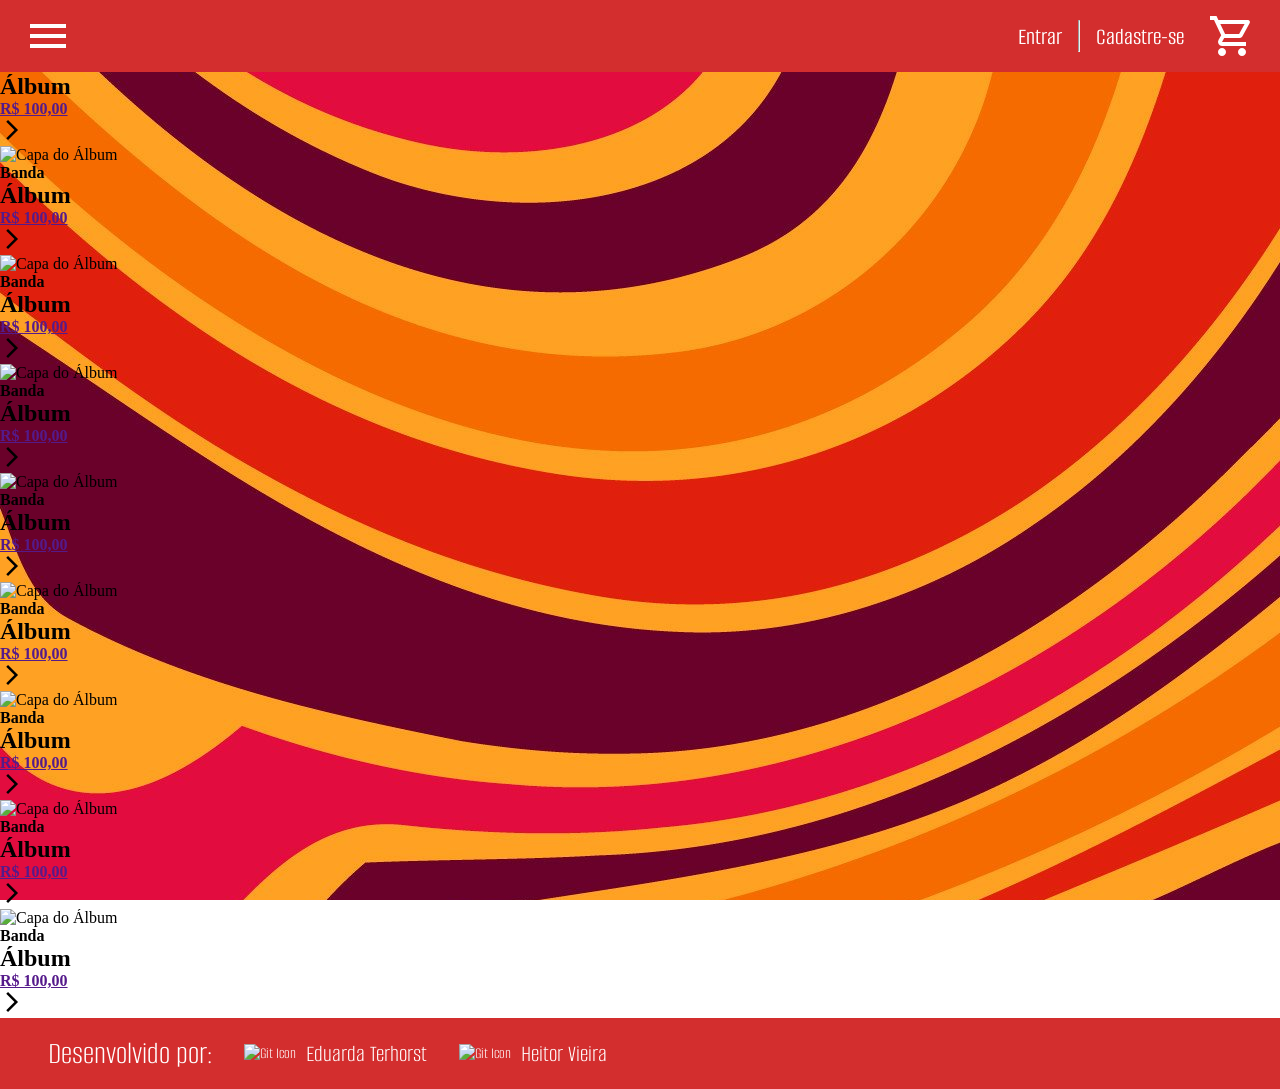
==== categoria.html @ bb9290f5 "Fix: Reorganização dos arquivos; Feat: Criação do arquivo categoria.html; Fix: Ajustes de acessibili" ====
<!DOCTYPE html>
<html lang="pt-br">

<head>
    <meta charset="UTF-8">
    <meta name="viewport" content="width=device-width, initial-scale=1.0">
    <link rel="stylesheet" href="src/index.css">

    <title>Disco</title>
</head>

<body>

    <header>
        <a href="">
            <figure>
                <img src="src/icons/Menu.svg" alt="Menu">
            </figure>
        </a>

        <section class="conta">
            <section class="login">
                <a href="">Entrar</a>
                <hr>
                <a href="">Cadastre-se</a>
            </section>

            <a href="">
                <figure>
                    <img src="src/icons/Carrinho.svg" alt="Carrinho">
                </figure>
            </a>
        </section>
    </header>

    <main>
        <h1>Categoria</h1>

        <section class="produtos">
            <article class="produto">
                <img src="" alt="Capa do Álbum">
                <section class="identificacao">
                    <h1>Banda</h1>
                    <h2>Álbum</h2>
                </section>
                <section class="comprar">
                    <a href="">
                        <h1>R$ 100,00</h1>
                        <svg xmlns="http://www.w3.org/2000/svg" height="24px" viewBox="0 -960 960 960">
                            <path d="m321-80-71-71 329-329-329-329 71-71 400 400L321-80Z" />
                        </svg>
                    </a>
                </section>
            </article>

            <article class="produto">
                <img src="" alt="Capa do Álbum">
                <section class="identificacao">
                    <h1>Banda</h1>
                    <h2>Álbum</h2>
                </section>
                <section class="comprar">
                    <a href="">
                        <h1>R$ 100,00</h1>
                        <svg xmlns="http://www.w3.org/2000/svg" height="24px" viewBox="0 -960 960 960">
                            <path d="m321-80-71-71 329-329-329-329 71-71 400 400L321-80Z" />
                        </svg>
                    </a>
                </section>
            </article>

            <article class="produto">
                <img src="" alt="Capa do Álbum">
                <section class="identificacao">
                    <h1>Banda</h1>
                    <h2>Álbum</h2>
                </section>
                <section class="comprar">
                    <a href="">
                        <h1>R$ 100,00</h1>
                        <svg xmlns="http://www.w3.org/2000/svg" height="24px" viewBox="0 -960 960 960">
                            <path d="m321-80-71-71 329-329-329-329 71-71 400 400L321-80Z" />
                        </svg>
                    </a>
                </section>
            </article>

            <article class="produto">
                <img src="" alt="Capa do Álbum">
                <section class="identificacao">
                    <h1>Banda</h1>
                    <h2>Álbum</h2>
                </section>
                <section class="comprar">
                    <a href="">
                        <h1>R$ 100,00</h1>
                        <svg xmlns="http://www.w3.org/2000/svg" height="24px" viewBox="0 -960 960 960">
                            <path d="m321-80-71-71 329-329-329-329 71-71 400 400L321-80Z" />
                        </svg>
                    </a>
                </section>
            </article>

            <article class="produto">
                <img src="" alt="Capa do Álbum">
                <section class="identificacao">
                    <h1>Banda</h1>
                    <h2>Álbum</h2>
                </section>
                <section class="comprar">
                    <a href="">
                        <h1>R$ 100,00</h1>
                        <svg xmlns="http://www.w3.org/2000/svg" height="24px" viewBox="0 -960 960 960">
                            <path d="m321-80-71-71 329-329-329-329 71-71 400 400L321-80Z" />
                        </svg>
                    </a>
                </section>
            </article>

            <article class="produto">
                <img src="" alt="Capa do Álbum">
                <section class="identificacao">
                    <h1>Banda</h1>
                    <h2>Álbum</h2>
                </section>
                <section class="comprar">
                    <a href="">
                        <h1>R$ 100,00</h1>
                        <svg xmlns="http://www.w3.org/2000/svg" height="24px" viewBox="0 -960 960 960">
                            <path d="m321-80-71-71 329-329-329-329 71-71 400 400L321-80Z" />
                        </svg>
                    </a>
                </section>
            </article>

            <article class="produto">
                <img src="" alt="Capa do Álbum">
                <section class="identificacao">
                    <h1>Banda</h1>
                    <h2>Álbum</h2>
                </section>
                <section class="comprar">
                    <a href="">
                        <h1>R$ 100,00</h1>
                        <svg xmlns="http://www.w3.org/2000/svg" height="24px" viewBox="0 -960 960 960">
                            <path d="m321-80-71-71 329-329-329-329 71-71 400 400L321-80Z" />
                        </svg>
                    </a>
                </section>
            </article>

            <article class="produto">
                <img src="" alt="Capa do Álbum">
                <section class="identificacao">
                    <h1>Banda</h1>
                    <h2>Álbum</h2>
                </section>
                <section class="comprar">
                    <a href="">
                        <h1>R$ 100,00</h1>
                        <svg xmlns="http://www.w3.org/2000/svg" height="24px" viewBox="0 -960 960 960">
                            <path d="m321-80-71-71 329-329-329-329 71-71 400 400L321-80Z" />
                        </svg>
                    </a>
                </section>
            </article>

            <article class="produto">
                <img src="" alt="Capa do Álbum">
                <section class="identificacao">
                    <h1>Banda</h1>
                    <h2>Álbum</h2>
                </section>
                <section class="comprar">
                    <a href="">
                        <h1>R$ 100,00</h1>
                        <svg xmlns="http://www.w3.org/2000/svg" height="24px" viewBox="0 -960 960 960">
                            <path d="m321-80-71-71 329-329-329-329 71-71 400 400L321-80Z" />
                        </svg>
                    </a>
                </section>
            </article>
        </section>
    </main>

    <footer>
        <h1>Desenvolvido por:</h1>

        <section class="devs">

            <a href="" class="dev-card">
                <img src="" alt="Git Icon">
                <h2>Eduarda Terhorst</h2>
            </a>

            <a href="" class="dev-card">
                <img src="" alt="Git Icon">
                <h2>Heitor Vieira</h2>
            </a>

        </section>
    </footer>

</body>
---- src/index.css ----
@import url('https://fonts.googleapis.com/css2?family=Alumni+Sans:ital,wght@0,100..900;1,100..900&family=Fugaz+One&display=swap');

:root {

    --main-red: #D32E2E;
    --background-sand: #F9E7BF;

    --bold: Fugaz One;
    --light: Alumni Sans;

}


* {
    margin: 0;
    padding: 0;
    box-sizing: border-box;
}

body {
    background-image: url("./general/Background.jpg");
    background-attachment: fixed;
}


header {

    width: 100%;
    height: 8vh;

    padding: 0.75rem 1.5rem;

    position: fixed;

    z-index: 99;

    display: flex;
    flex-direction: row;

    justify-content: space-between;
    align-items: center;

    background-color: var(--main-red);

    figure {

        height: 3rem;
        width: 3rem;

        img {
            height: 100%;
            width: 100%;
        }

    }

    .conta {

        display: flex;
        flex-direction: row;

        align-items: center;

        gap: 1.5rem;

        .login {

            display: flex;
            flex-direction: row;

            align-items: center;

            gap: 1rem;

            a {
                color: white;
                text-decoration: none;
                font-size: 1.5rem;
                font-family: var(--light);
            }

            hr {
                height: 2rem;
            }

        }

    }
}

.logo{
    height: 30vh;

    padding-top: 8dvh;

    display: flex;
    flex-direction: row;

    justify-content: center;
    align-items: center;
}

.hero {
    width: 100%;
    height: 70vh;

    display: flex;
    flex-direction: column;
    justify-content: center;

    gap: 3rem;

    padding: 0rem 6rem;

    background-color: var(--background-sand);

    h1 {
        font-family: var(--light);
        font-size: 6rem;
        color: var(--main-red);
    }

    nav {
        height: 50%;
        width: 80vw;

        display: flex;
        flex-direction: row;

        justify-content: space-between;


    }
}

.hero-disco {

    position: relative;

    height: 100%;
    aspect-ratio: 1;

    display: flex;
    flex-direction: row;

    .hero-disco-capa {
        position: relative;
        z-index: 2;

        box-shadow: 8px 4px 10px rgba(0, 0, 0, 0.35);
    }

    .hero-disco-disco {

        position: absolute;

        top: 0;
        left: 0;

        height: 100%;

        transform: translateX(30%);

    }

}

.hero-disco:hover {

    position: relative;
    top: -8px;
    left: -4px;

    z-index: 3;

    .hero-disco-capa {
        position: relative;
        z-index: 4;

        box-shadow: 12px 8px 10px rgba(0, 0, 0, 0.35);
    }

    .hero-disco-disco {

        position: absolute;

        top: 0;
        left: 0;

        height: 100%;

        transform: translateX(40%);


    }

}

.categorias {

    width: 100%;

    display: flex;
    justify-content: center;
    align-items: center;

    flex-wrap: wrap;

    gap: 3rem;

    padding: 10vh 0rem;

    .categoria {

        width: 37vw;

        border-radius: 10px;

        padding: 3rem;

        display: flex;
        align-items: center;
        justify-content: space-between;

        background-color: var(--background-sand);

        text-decoration: none;

        h1 {
            font-family: var(--bold);
            font-size: 4rem;

            color: var(--main-red);
        }

        svg {

            height: 4rem;
            fill: var(--main-red);

        }


    }
}

.categoria:hover {

    position: relative;
    top: -8px;
    left: -4px;

    box-shadow: 0px 4px 10px rgba(0, 0, 0, 0.35);
}

footer {

    padding: 1rem 3rem;
    flex-direction: row;

    display: flex;
    flex-direction: row;

    align-items: center;

    gap: 2rem;

    background-color: var(--main-red);

    .devs {

        display: flex;
        flex-direction: row;

        gap: 2rem;

        .dev-card {

            gap: 10px;

            text-decoration: none;

        }
    }

}

footer * {

    display: flex;
    flex-direction: row;

    align-items: center;

    color: white;

    font-family: var(--light);
    font-weight: 300;
}
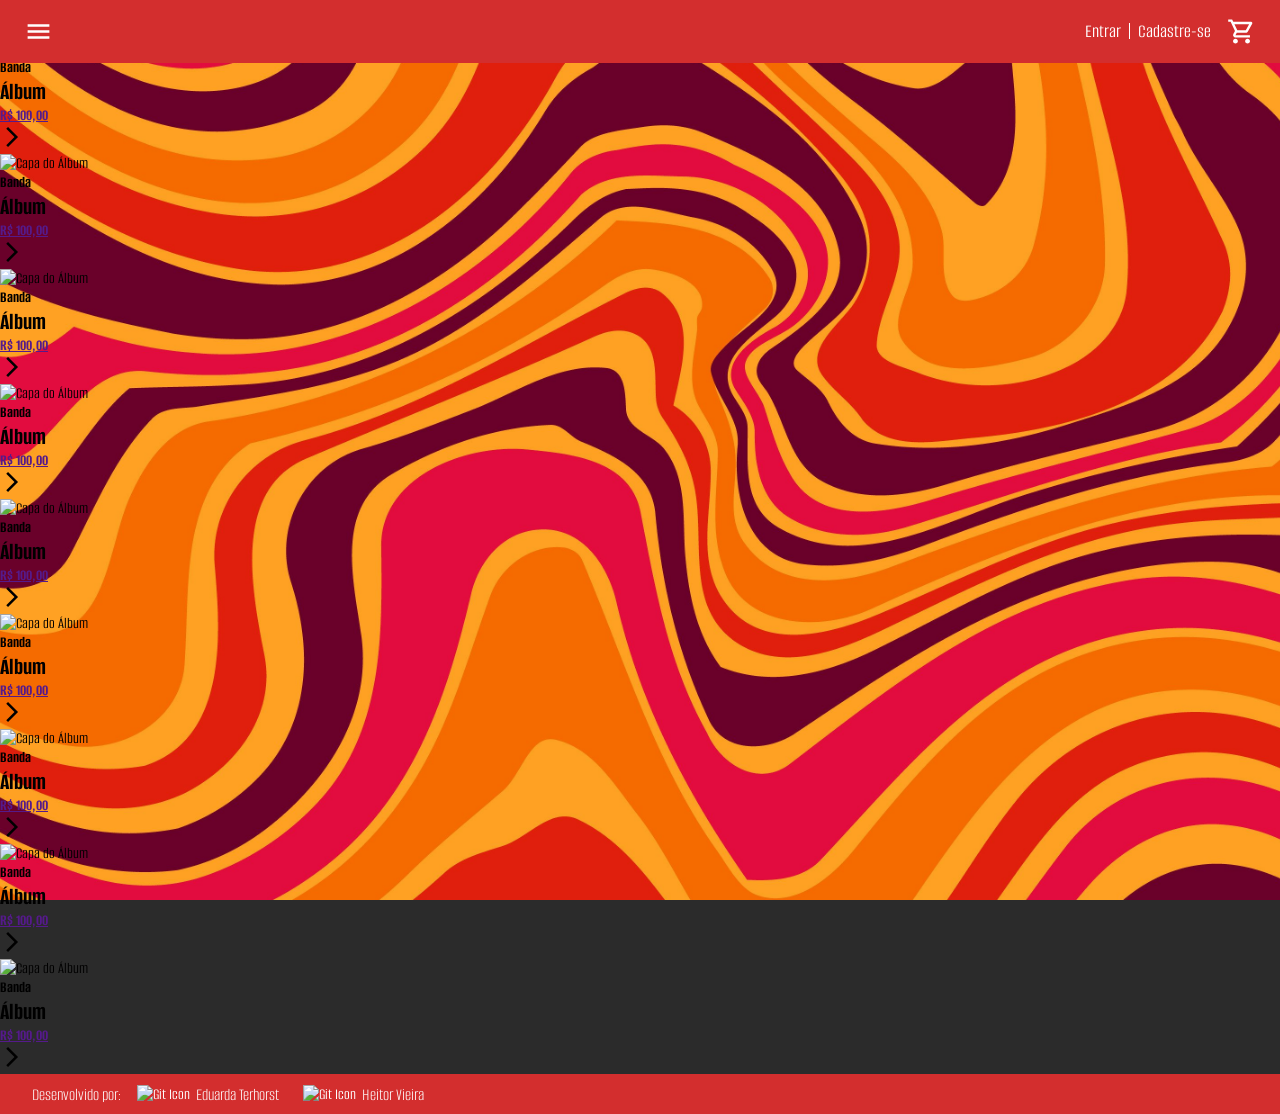
==== commit bba88538: "feat: Criação da pagina de produtos" ====
--- a/categoria.html
+++ b/categoria.html
@@ -4,7 +4,7 @@
 <head>
     <meta charset="UTF-8">
     <meta name="viewport" content="width=device-width, initial-scale=1.0">
-    <link rel="stylesheet" href="src/index.css">
+    <link rel="stylesheet" href="css/index.css">
 
     <title>Disco</title>
 </head>
--- a/css/index.css
+++ b/css/index.css
@@ -0,0 +1,430 @@
+@import url('https://fonts.googleapis.com/css2?family=Alumni+Sans:ital,wght@0,100..900;1,100..900&family=Fugaz+One&display=swap');
+
+:root {
+    --main-red: #D32E2E;
+    --main-red-hover: #b52323;
+    --background-sand: #F7E7CE;
+    --background-sand-dark: #EAD9BD;
+
+    --bold: 'Fugaz One', cursive, sans-serif;
+    --light: 'Alumni Sans', sans-serif;
+}
+
+* {
+    margin: 0;
+    padding: 0;
+    box-sizing: border-box;
+}
+
+body {
+    background-image: url("../src/general/Background.jpg");
+    
+    background-size: cover;
+    background-position: center;
+    background-repeat: no-repeat;
+    background-attachment: fixed;
+    background-color: #2b2b2b;
+    
+    font-family: var(--light);
+    min-height: 100vh;
+    display: flex;
+    flex-direction: column;
+}
+
+/*global*/
+
+header {
+    width: 100%;
+    height: 7vh;
+    min-height: 48px;
+    padding: 0 1.5rem;
+    position: fixed;
+    top: 0;
+    left: 0;
+    z-index: 99;
+    display: flex;
+    justify-content: space-between;
+    align-items: center;
+    background-color: var(--main-red);
+}
+
+header figure {
+    height: 1.8rem;
+    width: 1.8rem;
+    display: flex;
+    align-items: center;
+    justify-content: center;
+}
+
+header figure img {
+    height: 100%;
+    width: 100%;
+    object-fit: contain;
+}
+
+header .conta {
+    display: flex;
+    align-items: center;
+    gap: 1rem;
+}
+
+header .conta .login {
+    display: flex;
+    align-items: center;
+    gap: 0.5rem;
+}
+
+header .conta .login a {
+    color: white;
+    text-decoration: none;
+    font-size: 1.2rem;
+    font-family: var(--light);
+}
+
+header .conta .login hr {
+    height: 1rem;
+    border: none;
+    border-left: 1px solid white;
+}
+
+/*index*/
+.logo {
+    height: 30vh;
+    padding-top: 8vh;
+    display: flex;
+    justify-content: center;
+    align-items: center;
+}
+
+.hero {
+    width: 100%;
+    height: 70vh;
+    display: flex;
+    flex-direction: column;
+    justify-content: center;
+    gap: 3rem;
+    padding: 0rem 6rem;
+    background-color: var(--background-sand);
+}
+
+.hero h1 {
+    font-family: var(--light);
+    font-size: 6rem;
+    color: var(--main-red);
+}
+
+.hero nav {
+    height: 50%;
+    width: 80vw;
+    display: flex;
+    justify-content: space-between;
+}
+
+.hero-disco {
+    position: relative;
+    height: 100%;
+    aspect-ratio: 1;
+    display: flex;
+}
+
+.hero-disco .hero-disco-capa {
+    position: relative;
+    z-index: 2;
+    box-shadow: 8px 4px 10px rgba(0, 0, 0, 0.35);
+}
+
+.hero-disco .hero-disco-disco {
+    position: absolute;
+    top: 0;
+    left: 0;
+    height: 100%;
+    transform: translateX(30%);
+}
+
+.categorias {
+    width: 100%;
+    display: flex;
+    justify-content: center;
+    align-items: center;
+    flex-wrap: wrap;
+    gap: 3rem;
+    padding: 10vh 0rem;
+}
+
+.categorias .categoria {
+    width: 37vw;
+    border-radius: 10px;
+    padding: 3rem;
+    display: flex;
+    align-items: center;
+    justify-content: space-between;
+    background-color: var(--background-sand);
+    text-decoration: none;
+}
+
+.categorias .categoria h1 {
+    font-family: var(--bold);
+    font-size: 4rem;
+    color: var(--main-red);
+}
+
+/*rodape*/
+footer {
+    padding: 0.6rem 2rem;
+    display: flex;
+    align-items: center;
+    gap: 1rem;
+    background-color: var(--main-red);
+    margin-top: auto;
+    width: 100%;
+}
+
+footer h1 {
+    color: white;
+    font-family: var(--light);
+    font-weight: 300;
+    font-size: 1.1rem;
+}
+
+footer .devs {
+    display: flex;
+    gap: 1.5rem;
+}
+
+footer .devs .dev-card {
+    display: flex;
+    align-items: center;
+    gap: 6px;
+    text-decoration: none;
+    color: white;
+    font-family: var(--light);
+}
+
+footer .devs .dev-card h2 {
+    font-size: 1.1rem;
+    font-weight: 300;
+}
+
+footer img.github-icon {
+    width: 18px !important;
+    height: 18px !important;
+    object-fit: contain;
+}
+
+/*produto*/
+.produto-container {
+    width: 100%;
+    flex: 1;
+    display: flex;
+    justify-content: center;
+    align-items: center;
+    padding: 5rem 1rem 2rem 1rem;
+}
+
+.produto-card {
+    background-color: var(--background-sand);
+    width: 100%;
+    max-width: 850px;
+    padding: 2rem;
+    display: grid;
+    grid-template-columns: 1fr;
+    gap: 2rem;
+    border-radius: 4px;
+}
+
+/* Coluna Esquerda */
+.produto-imagem img {
+    width: 100%;
+    aspect-ratio: 1;
+    object-fit: cover;
+}
+
+/* Coluna Direita */
+.produto-detalhes {
+    display: flex;
+    flex-direction: column;
+}
+
+.produto-header h1 {
+    font-family: var(--bold);
+    font-size: 2.5rem;
+    color: #000;
+    line-height: 1;
+}
+
+.produto-header h2 {
+    font-family: var(--light);
+    font-size: 1.2rem;
+    color: #444;
+    margin-bottom: 0.8rem;
+}
+
+/* Descrição e Especificações */
+.produto-descricao {
+    font-size: 1.1rem;
+    color: #333;
+    line-height: 1.2;
+    margin-bottom: 0.8rem;
+}
+
+.especificacoes-box {
+    margin-bottom: 0.8rem;
+}
+
+.especificacoes-box h3 {
+    font-size: 1.1rem;
+    color: var(--main-red);
+    font-weight: bold;
+    margin-bottom: 0.3rem;
+}
+
+.especificacoes-box ul {
+    list-style: disc;
+    padding-left: 1.2rem;
+}
+
+.especificacoes-box li {
+    font-size: 1.05rem;
+    color: #222;
+}
+
+/* Formas de Pagamento*/
+.formas-pagamento {
+    background-color: var(--background-sand-dark);
+    padding: 0.8rem;
+    border-radius: 6px;
+    margin-bottom: 0.8rem;
+}
+
+.formas-pagamento h3 {
+    font-size: 1.1rem;
+    color: var(--main-red);
+    font-weight: 400;
+    margin-bottom: 0.4rem;
+}
+
+.pagamento-list {
+    display: flex;
+    gap: 1rem;
+}
+
+.pagamento-option {
+    display: flex;
+    align-items: center;
+    gap: 0.4rem;
+    font-size: 1rem;
+    color: #333;
+    cursor: pointer;
+}
+
+.pagamento-option input[type="radio"] {
+    display: none;
+}
+
+.custom-radio {
+    width: 12px;
+    height: 12px;
+    border-radius: 50%;
+    background-color: #D1C1A5;
+    display: inline-block;
+}
+
+.pagamento-option input[type="radio"]:checked + .custom-radio {
+    background-color: var(--main-red);
+}
+
+/* Frete */
+.frete-box {
+    display: flex;
+    gap: 0.5rem;
+    margin-bottom: 1rem;
+}
+
+.frete-box input {
+    flex: 1;
+    padding: 0.4rem 0.8rem;
+    border: none;
+    background-color: #E2D3B7;
+    font-family: var(--light);
+    font-size: 1.1rem;
+    outline: none;
+}
+
+.btn-calcular {
+    background-color: #B2A282;
+    border: none;
+    padding: 0.4rem 0.8rem;
+    border-radius: 6px;
+    color: white;
+    font-family: var(--light);
+    font-size: 1.1rem;
+    display: flex;
+    align-items: center;
+    gap: 0.4rem;
+    cursor: pointer;
+}
+
+.btn-calcular img {
+    height: 16px;
+}
+
+/* Preço e Botão Adicionar ao Carrinho */
+.compra-box {
+    display: flex;
+    justify-content: space-between;
+    align-items: flex-end;
+    margin-top: auto;
+}
+
+.preco-container {
+    display: flex;
+    flex-direction: column;
+}
+
+.preco-destaque {
+    font-family: var(--bold);
+    font-size: 2.2rem;
+    color: var(--main-red);
+    line-height: 1;
+}
+
+.preco-subtext {
+    font-size: 0.9rem;
+    color: #444;
+}
+
+.btn-compra-wrapper {
+    display: flex;
+    flex-direction: column;
+    align-items: center;
+}
+
+.btn-comprar {
+    background-color: var(--main-red);
+    color: white;
+    border: none;
+    font-family: var(--bold);
+    padding: 0.5rem 1rem;
+    border-radius: 6px;
+    font-size: 1rem;
+    cursor: pointer;
+    transition: background-color 0.2s;
+}
+
+.btn-comprar:hover {
+    background-color: var(--main-red-hover);
+}
+
+.estoque-subtext {
+    font-size: 0.8rem;
+    color: #333;
+    margin-top: 0.2rem;
+}
+
+/* Responsividade*/
+@media (min-width: 768px) {
+    .produto-card {
+        grid-template-columns: 1fr 1fr;
+        gap: 2rem;
+    }
+}
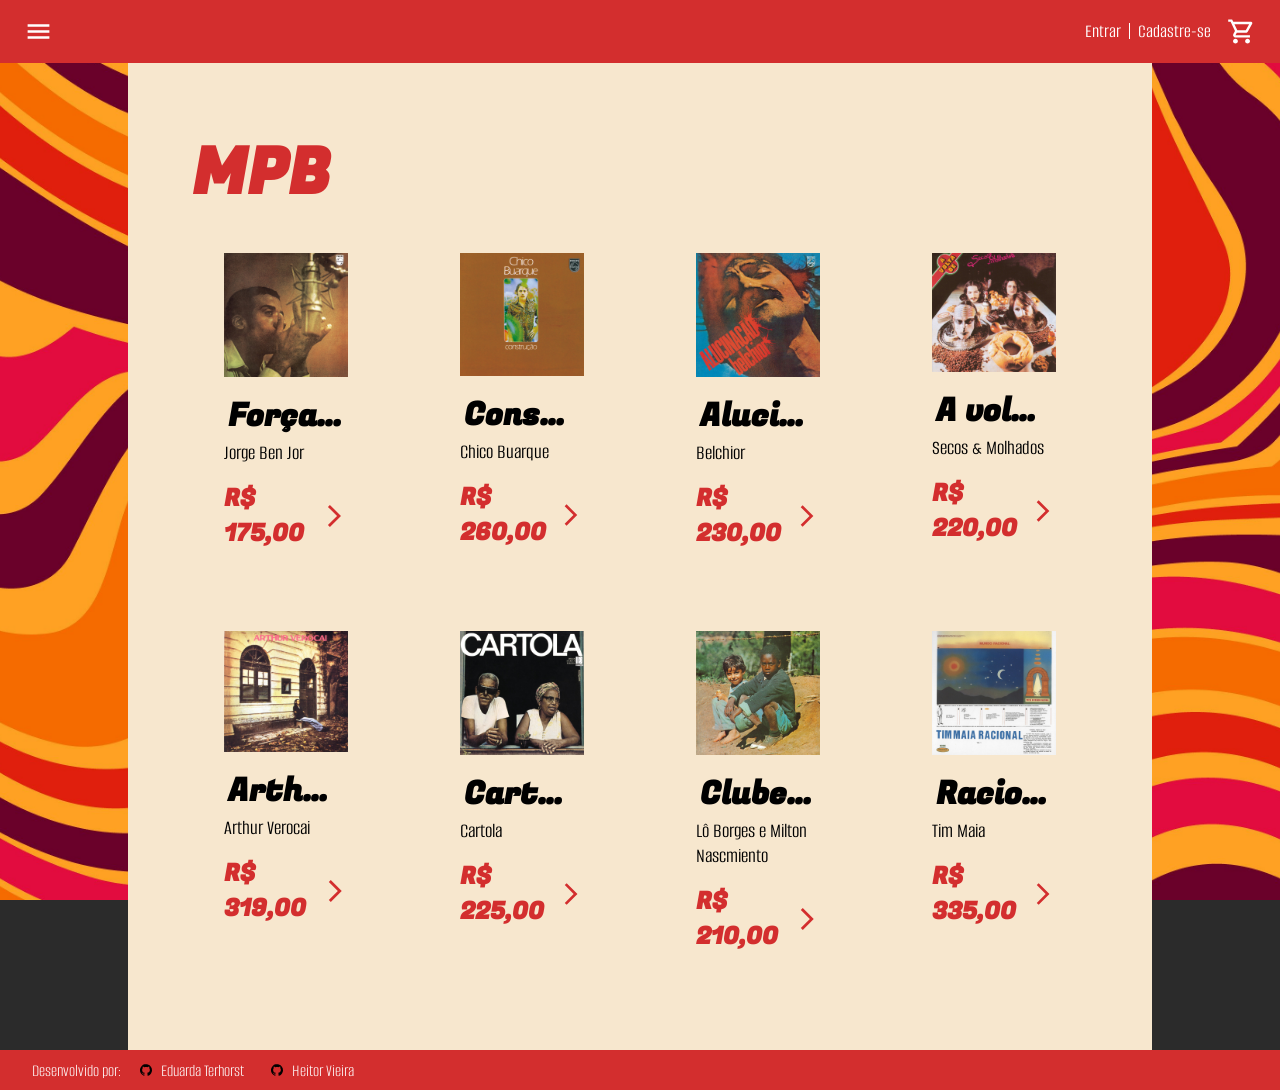
==== commit 52068487: "Feat: Estilização da página de categoria; Fix: Atualizaçãod e referencias entre páginas; Fix: Compor" ====
--- a/categoria.html
+++ b/categoria.html
@@ -6,13 +6,13 @@
     <meta name="viewport" content="width=device-width, initial-scale=1.0">
     <link rel="stylesheet" href="css/index.css">
 
-    <title>Disco</title>
+    <title>Categoria - Disco</title>
 </head>
 
 <body>
 
     <header>
-        <a href="">
+        <a href="index.html">
             <figure>
                 <img src="src/icons/Menu.svg" alt="Menu">
             </figure>
@@ -33,20 +33,20 @@
         </section>
     </header>
 
-    <main>
-        <h1>Categoria</h1>
+    <main class="produtos">
+        <h1 class="produtos-categoria">MPB</h1>
 
-        <section class="produtos">
+        <section class="produtos-grid">
             <article class="produto">
-                <img src="" alt="Capa do Álbum">
+                <img src="src/covers/Força Bruta - Jorge Ben Jor.jpg" alt="Capa do Álbum">
                 <section class="identificacao">
-                    <h1>Banda</h1>
-                    <h2>Álbum</h2>
+                    <h1>Força Bruta</h1>
+                    <h2>Jorge Ben Jor</h2>
                 </section>
                 <section class="comprar">
-                    <a href="">
-                        <h1>R$ 100,00</h1>
-                        <svg xmlns="http://www.w3.org/2000/svg" height="24px" viewBox="0 -960 960 960">
+                    <a href="produto.html">
+                        <h1 class="comprar-preco">R$ 175,00</h1>
+                        <svg class="comprar-arrow" xmlns="http://www.w3.org/2000/svg" viewBox="0 -960 960 960">
                             <path d="m321-80-71-71 329-329-329-329 71-71 400 400L321-80Z" />
                         </svg>
                     </a>
@@ -54,15 +54,15 @@
             </article>
 
             <article class="produto">
-                <img src="" alt="Capa do Álbum">
+                <img src="src/covers/Construção - Chico Buarqu.jpg" alt="Capa do Álbum">
                 <section class="identificacao">
-                    <h1>Banda</h1>
-                    <h2>Álbum</h2>
+                    <h1>Construção</h1>
+                    <h2>Chico Buarque</h2>
                 </section>
                 <section class="comprar">
-                    <a href="">
-                        <h1>R$ 100,00</h1>
-                        <svg xmlns="http://www.w3.org/2000/svg" height="24px" viewBox="0 -960 960 960">
+                    <a href="produto.html">
+                        <h1 class="comprar-preco">R$ 260,00</h1>
+                        <svg class="comprar-arrow" xmlns="http://www.w3.org/2000/svg" viewBox="0 -960 960 960">
                             <path d="m321-80-71-71 329-329-329-329 71-71 400 400L321-80Z" />
                         </svg>
                     </a>
@@ -70,15 +70,15 @@
             </article>
 
             <article class="produto">
-                <img src="" alt="Capa do Álbum">
+                <img src="src/covers/Alucinação - Belchior.jpg" alt="Capa do Álbum">
                 <section class="identificacao">
-                    <h1>Banda</h1>
-                    <h2>Álbum</h2>
+                    <h1>Alucinação</h1>
+                    <h2>Belchior</h2>
                 </section>
                 <section class="comprar">
-                    <a href="">
-                        <h1>R$ 100,00</h1>
-                        <svg xmlns="http://www.w3.org/2000/svg" height="24px" viewBox="0 -960 960 960">
+                    <a href="produto.html">
+                        <h1 class="comprar-preco">R$ 230,00</h1>
+                        <svg class="comprar-arrow" xmlns="http://www.w3.org/2000/svg" viewBox="0 -960 960 960">
                             <path d="m321-80-71-71 329-329-329-329 71-71 400 400L321-80Z" />
                         </svg>
                     </a>
@@ -86,15 +86,15 @@
             </article>
 
             <article class="produto">
-                <img src="" alt="Capa do Álbum">
+                <img src="src/covers/A volta de Secos & Molhados - Secos & Molhados.jpg" alt="Capa do Álbum">
                 <section class="identificacao">
-                    <h1>Banda</h1>
-                    <h2>Álbum</h2>
+                    <h1>A volta de Secos & Molhados</h1>
+                    <h2>Secos & Molhados</h2>
                 </section>
                 <section class="comprar">
-                    <a href="">
-                        <h1>R$ 100,00</h1>
-                        <svg xmlns="http://www.w3.org/2000/svg" height="24px" viewBox="0 -960 960 960">
+                    <a href="produto.html">
+                        <h1 class="comprar-preco">R$ 220,00</h1>
+                        <svg class="comprar-arrow" xmlns="http://www.w3.org/2000/svg" viewBox="0 -960 960 960">
                             <path d="m321-80-71-71 329-329-329-329 71-71 400 400L321-80Z" />
                         </svg>
                     </a>
@@ -102,15 +102,15 @@
             </article>
 
             <article class="produto">
-                <img src="" alt="Capa do Álbum">
+                <img src="src/covers/Arthur Verocai - Arthur Verocai.jpg" alt="Capa do Álbum">
                 <section class="identificacao">
-                    <h1>Banda</h1>
-                    <h2>Álbum</h2>
+                    <h1>Arthur Verocai</h1>
+                    <h2>Arthur Verocai</h2>
                 </section>
                 <section class="comprar">
-                    <a href="">
-                        <h1>R$ 100,00</h1>
-                        <svg xmlns="http://www.w3.org/2000/svg" height="24px" viewBox="0 -960 960 960">
+                    <a href="produto.html">
+                        <h1 class="comprar-preco">R$ 319,00</h1>
+                        <svg class="comprar-arrow" xmlns="http://www.w3.org/2000/svg" viewBox="0 -960 960 960">
                             <path d="m321-80-71-71 329-329-329-329 71-71 400 400L321-80Z" />
                         </svg>
                     </a>
@@ -118,15 +118,15 @@
             </article>
 
             <article class="produto">
-                <img src="" alt="Capa do Álbum">
+                <img src="src/covers/Cartola 1976 - Cartola.jpg" alt="Capa do Álbum">
                 <section class="identificacao">
-                    <h1>Banda</h1>
-                    <h2>Álbum</h2>
+                    <h1>Cartola 1976</h1>
+                    <h2>Cartola</h2>
                 </section>
                 <section class="comprar">
-                    <a href="">
-                        <h1>R$ 100,00</h1>
-                        <svg xmlns="http://www.w3.org/2000/svg" height="24px" viewBox="0 -960 960 960">
+                    <a href="produto.html">
+                        <h1 class="comprar-preco">R$ 225,00</h1>
+                        <svg class="comprar-arrow" xmlns="http://www.w3.org/2000/svg" viewBox="0 -960 960 960">
                             <path d="m321-80-71-71 329-329-329-329 71-71 400 400L321-80Z" />
                         </svg>
                     </a>
@@ -134,15 +134,15 @@
             </article>
 
             <article class="produto">
-                <img src="" alt="Capa do Álbum">
+                <img src="src/covers/Clube da Esquina - Lô Borges e Milton Nascimento.jpg" alt="Capa do Álbum">
                 <section class="identificacao">
-                    <h1>Banda</h1>
-                    <h2>Álbum</h2>
+                    <h1>Clube da Esquina</h1>
+                    <h2>Lô Borges e Milton Nascmiento</h2>
                 </section>
                 <section class="comprar">
-                    <a href="">
-                        <h1>R$ 100,00</h1>
-                        <svg xmlns="http://www.w3.org/2000/svg" height="24px" viewBox="0 -960 960 960">
+                    <a href="produto.html">
+                        <h1 class="comprar-preco">R$ 210,00</h1>
+                        <svg class="comprar-arrow" xmlns="http://www.w3.org/2000/svg" viewBox="0 -960 960 960">
                             <path d="m321-80-71-71 329-329-329-329 71-71 400 400L321-80Z" />
                         </svg>
                     </a>
@@ -150,31 +150,15 @@
             </article>
 
             <article class="produto">
-                <img src="" alt="Capa do Álbum">
+                <img src="src/covers/Racional (Vol 1) - Tim Maia.jpg" alt="Capa do Álbum">
                 <section class="identificacao">
-                    <h1>Banda</h1>
-                    <h2>Álbum</h2>
+                    <h1>Racional (Vol. 1)</h1>
+                    <h2>Tim Maia</h2>
                 </section>
                 <section class="comprar">
-                    <a href="">
-                        <h1>R$ 100,00</h1>
-                        <svg xmlns="http://www.w3.org/2000/svg" height="24px" viewBox="0 -960 960 960">
-                            <path d="m321-80-71-71 329-329-329-329 71-71 400 400L321-80Z" />
-                        </svg>
-                    </a>
-                </section>
-            </article>
-
-            <article class="produto">
-                <img src="" alt="Capa do Álbum">
-                <section class="identificacao">
-                    <h1>Banda</h1>
-                    <h2>Álbum</h2>
-                </section>
-                <section class="comprar">
-                    <a href="">
-                        <h1>R$ 100,00</h1>
-                        <svg xmlns="http://www.w3.org/2000/svg" height="24px" viewBox="0 -960 960 960">
+                    <a href="produto.html">
+                        <h1 class="comprar-preco">R$ 335,00</h1>
+                        <svg class="comprar-arrow" xmlns="http://www.w3.org/2000/svg" viewBox="0 -960 960 960">
                             <path d="m321-80-71-71 329-329-329-329 71-71 400 400L321-80Z" />
                         </svg>
                     </a>
@@ -189,12 +173,12 @@
         <section class="devs">
 
             <a href="" class="dev-card">
-                <img src="" alt="Git Icon">
+                <img src="src/icons/github.svg" class="github-icon" alt="Git Icon">
                 <h2>Eduarda Terhorst</h2>
             </a>
 
             <a href="" class="dev-card">
-                <img src="" alt="Git Icon">
+                <img src="src/icons/github.svg" class="github-icon" alt="Git Icon">
                 <h2>Heitor Vieira</h2>
             </a>
 
--- a/css/index.css
+++ b/css/index.css
@@ -18,13 +18,13 @@
 
 body {
     background-image: url("../src/general/Background.jpg");
-    
+
     background-size: cover;
     background-position: center;
     background-repeat: no-repeat;
     background-attachment: fixed;
     background-color: #2b2b2b;
-    
+
     font-family: var(--light);
     min-height: 100vh;
     display: flex;
@@ -115,7 +115,7 @@
 
 .hero nav {
     height: 50%;
-    width: 80vw;
+    width: 83vw;
     display: flex;
     justify-content: space-between;
 }
@@ -131,6 +131,13 @@
     position: relative;
     z-index: 2;
     box-shadow: 8px 4px 10px rgba(0, 0, 0, 0.35);
+}
+
+.hero-disco:hover .hero-disco-capa{
+    top: -8px;
+    left: -4px;
+    z-index: 4;
+    box-shadow: 16px 8px 10px rgba(0, 0, 0, 0.35);
 }
 
 .hero-disco .hero-disco-disco {
@@ -141,6 +148,14 @@
     transform: translateX(30%);
 }
 
+.hero-disco:hover .hero-disco-disco {
+    position: absolute;
+    top: -8;
+    left: -4;
+    z-index: 3;
+    transform: translateX(40%);
+}
+
 .categorias {
     width: 100%;
     display: flex;
@@ -150,6 +165,7 @@
     gap: 3rem;
     padding: 10vh 0rem;
 }
+
 
 .categorias .categoria {
     width: 37vw;
@@ -162,10 +178,23 @@
     text-decoration: none;
 }
 
+.categorias .categoria:hover{
+    position: relative;
+    top: -8px;
+    left: -4px;
+    box-shadow: 8px 4px 10px rgba(0, 0, 0, 0.35);
+}
+
+
 .categorias .categoria h1 {
     font-family: var(--bold);
     font-size: 4rem;
     color: var(--main-red);
+}
+
+.categorias .categoria svg{
+    fill: var(--main-red);
+    height: 4rem;
 }
 
 /*rodape*/
@@ -209,6 +238,79 @@
     width: 18px !important;
     height: 18px !important;
     object-fit: contain;
+}
+
+.produtos {
+    width: 80%;
+    background-color: var(--background-sand);
+    align-self: center;
+    padding: calc(7dvh + 4rem) 4rem 4rem 4rem;
+}
+
+.produtos .produtos-categoria {
+    font-size: 4rem;
+    color: var(--main-red);
+    font-family: var(--bold);
+}
+
+.produtos-grid {
+    display: flex;
+    flex-wrap: wrap;
+    flex-direction: row;
+    gap: 1rem;
+    justify-content: space-between;
+}
+
+.produtos-grid .produto {
+    position: relative;
+    width: calc(50% - 1.5rem);
+    display: flex;
+    flex-direction: column;
+    gap: 1rem;
+    padding: 1rem;
+    border-radius: 10px;
+}
+
+.produto:hover {
+    position: relative;
+    top: -8px;
+    left: -4px;
+    box-shadow: 8px 4px 10px rgba(0, 0, 0, 0.35);
+}
+
+
+.produto .identificacao h1 {
+    font-family: var(--bold);
+    font-size: 2rem;
+    white-space: nowrap;
+    overflow: hidden;
+    text-overflow: ellipsis;
+    padding: 0px 4px;
+}
+
+.produto .identificacao h2 {
+    font-family: var(--light);
+    font-size: 1.3rem;
+    font-weight: 400;
+}
+
+.produto .comprar a {
+    display: flex;
+    flex-direction: row;
+    justify-content: space-between;
+    text-decoration: none;
+    align-items: center;
+}
+
+.comprar .comprar-preco {
+    color: var(--main-red);
+    font-family: var(--bold);
+    font-size: 1.5rem;
+}
+
+.comprar .comprar-arrow {
+    fill: var(--main-red);
+    height: 2rem;
 }
 
 /*produto*/
@@ -329,7 +431,7 @@
     display: inline-block;
 }
 
-.pagamento-option input[type="radio"]:checked + .custom-radio {
+.pagamento-option input[type="radio"]:checked+.custom-radio {
     background-color: var(--main-red);
 }
 
@@ -427,4 +529,9 @@
         grid-template-columns: 1fr 1fr;
         gap: 2rem;
     }
+
+    .produtos-grid .produto {
+        width: calc(25% - (3rem * 3) / 4);
+        padding: 2rem;
+    }
 }
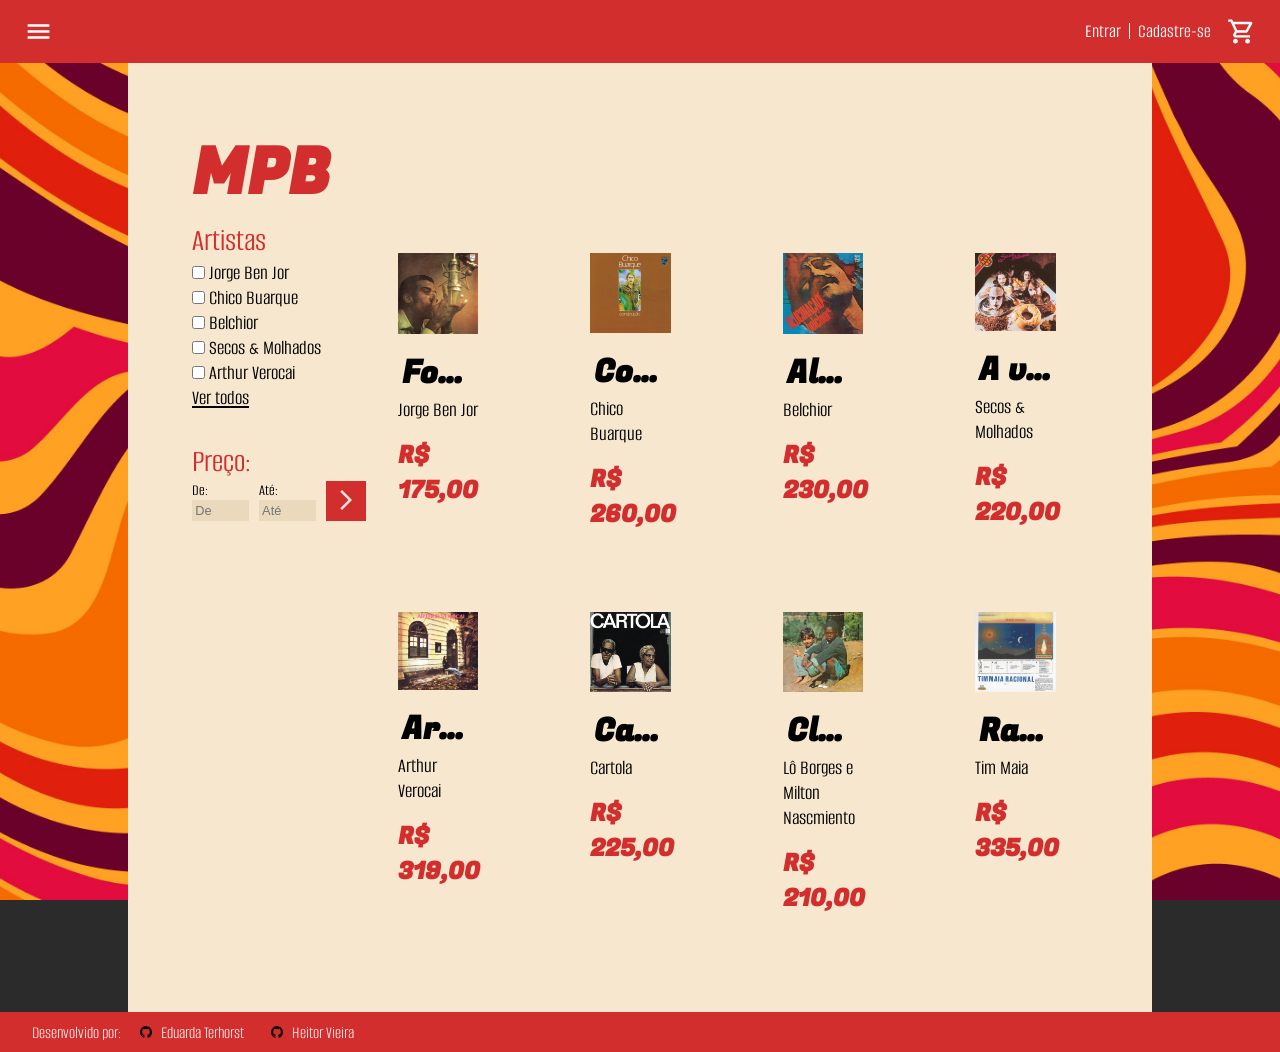
==== commit 512b6edd: "Feat: Adição de filtro na tela de categorias" ====
--- a/categoria.html
+++ b/categoria.html
@@ -36,6 +36,61 @@
     <main class="produtos">
         <h1 class="produtos-categoria">MPB</h1>
 
+        <section class="filtros">
+            <form>
+                <fieldset class="filtros-artistas">
+                    <legend>Artistas</legend>
+
+                    <div>
+                        <input type="checkbox" id="Jorge Ben Jor" name="artista" value="Jorge Ben Jor">
+                        <label for="Jorge Ben Jor">Jorge Ben Jor</label>
+                    </div>
+
+                    <div>
+                        <input type="checkbox" id="Chico Buarque" name="artista" value="Chico Buarque">
+                        <label for="Chico Buarque">Chico Buarque</label>
+                    </div>
+
+                    <div>
+                        <input type="checkbox" id="Belchior" name="artista" value="Belchior">
+                        <label for="Belchior">Belchior</label>
+                    </div>
+
+                    <div>
+                        <input type="checkbox" id="Secos & Molhados" name="artista" value="Secos & Molhados">
+                        <label for="Secos & Molhados">Secos & Molhados</label>
+                    </div>
+
+                    <div>
+                        <input type="checkbox" id="Arthur Verocai" name="artista" value="Arthur Verocai">
+                        <label for="Arthur Verocai">Arthur Verocai</label>
+                    </div>
+
+
+                    <a href="#">Ver todos</a>
+                </fieldset>
+
+                <fieldset class="filtros-preco">
+                    <legend>Preço:</legend>
+
+                    <div>
+                        <label for="min-price">De:</label>
+                        <input type="text" id="min-price" name="min-price" placeholder="De">
+                    </div>
+
+                    <div>
+                        <label for="max-price">Até:</label>
+                        <input type="text" id="max-price" name="max-price" placeholder="Até">
+                    </div>
+
+                    <button type="submit">
+                        <img src="src/icons/Avancar.svg" alt="Enviar">
+                    </button>
+
+                </fieldset>
+            </form>
+        </section>
+
         <section class="produtos-grid">
             <article class="produto">
                 <img src="src/covers/Força Bruta - Jorge Ben Jor.jpg" alt="Capa do Álbum">
--- a/css/index.css
+++ b/css/index.css
@@ -245,15 +245,78 @@
     background-color: var(--background-sand);
     align-self: center;
     padding: calc(7dvh + 4rem) 4rem 4rem 4rem;
+    display: grid;
+    grid-template:
+        "cabecalho cabecalho"
+        "filtros produtos" 1fr/ 1fr 6fr;
 }
 
 .produtos .produtos-categoria {
     font-size: 4rem;
     color: var(--main-red);
     font-family: var(--bold);
+    grid-area: cabecalho;
+}
+
+.produtos .filtros {
+    grid-area: filtros;
+}
+
+.filtros fieldset {
+    margin-bottom: 2rem;
+    border: none;
+}
+
+.filtros fieldset legend{
+    font-size: 2rem;
+    color: var(--main-red);
+}
+
+.filtros-artistas{
+    display: flex;
+    flex-direction: column;
+    font-size: 1.3rem;
+}
+
+.filtros-artistas input[type="checkbox"]:checked{
+    accent-color: var(--main-red);
+}
+
+.filtros a{
+    color: #000;
+}
+
+.filtros a:hover{
+    color: #444;
+}
+
+.filtros .filtros-preco{
+    display: flex;
+    flex-direction: row;
+    gap: 10px;
+}
+
+.filtros-preco div{
+    display: flex;
+    flex-direction: column;
+}
+
+.filtros-preco input[type="text"]{
+    font-size: 0.8rem;
+    width: 8ch;
+    padding: 0.2rem;
+    background-color: var(--background-sand-dark);
+    border: none;
+}
+
+.filtros-preco button{
+    background-color: var(--main-red);
+    width: 2.5rem;
+    border: none;
 }
 
 .produtos-grid {
+    grid-area: produtos;
     display: flex;
     flex-wrap: wrap;
     flex-direction: row;
